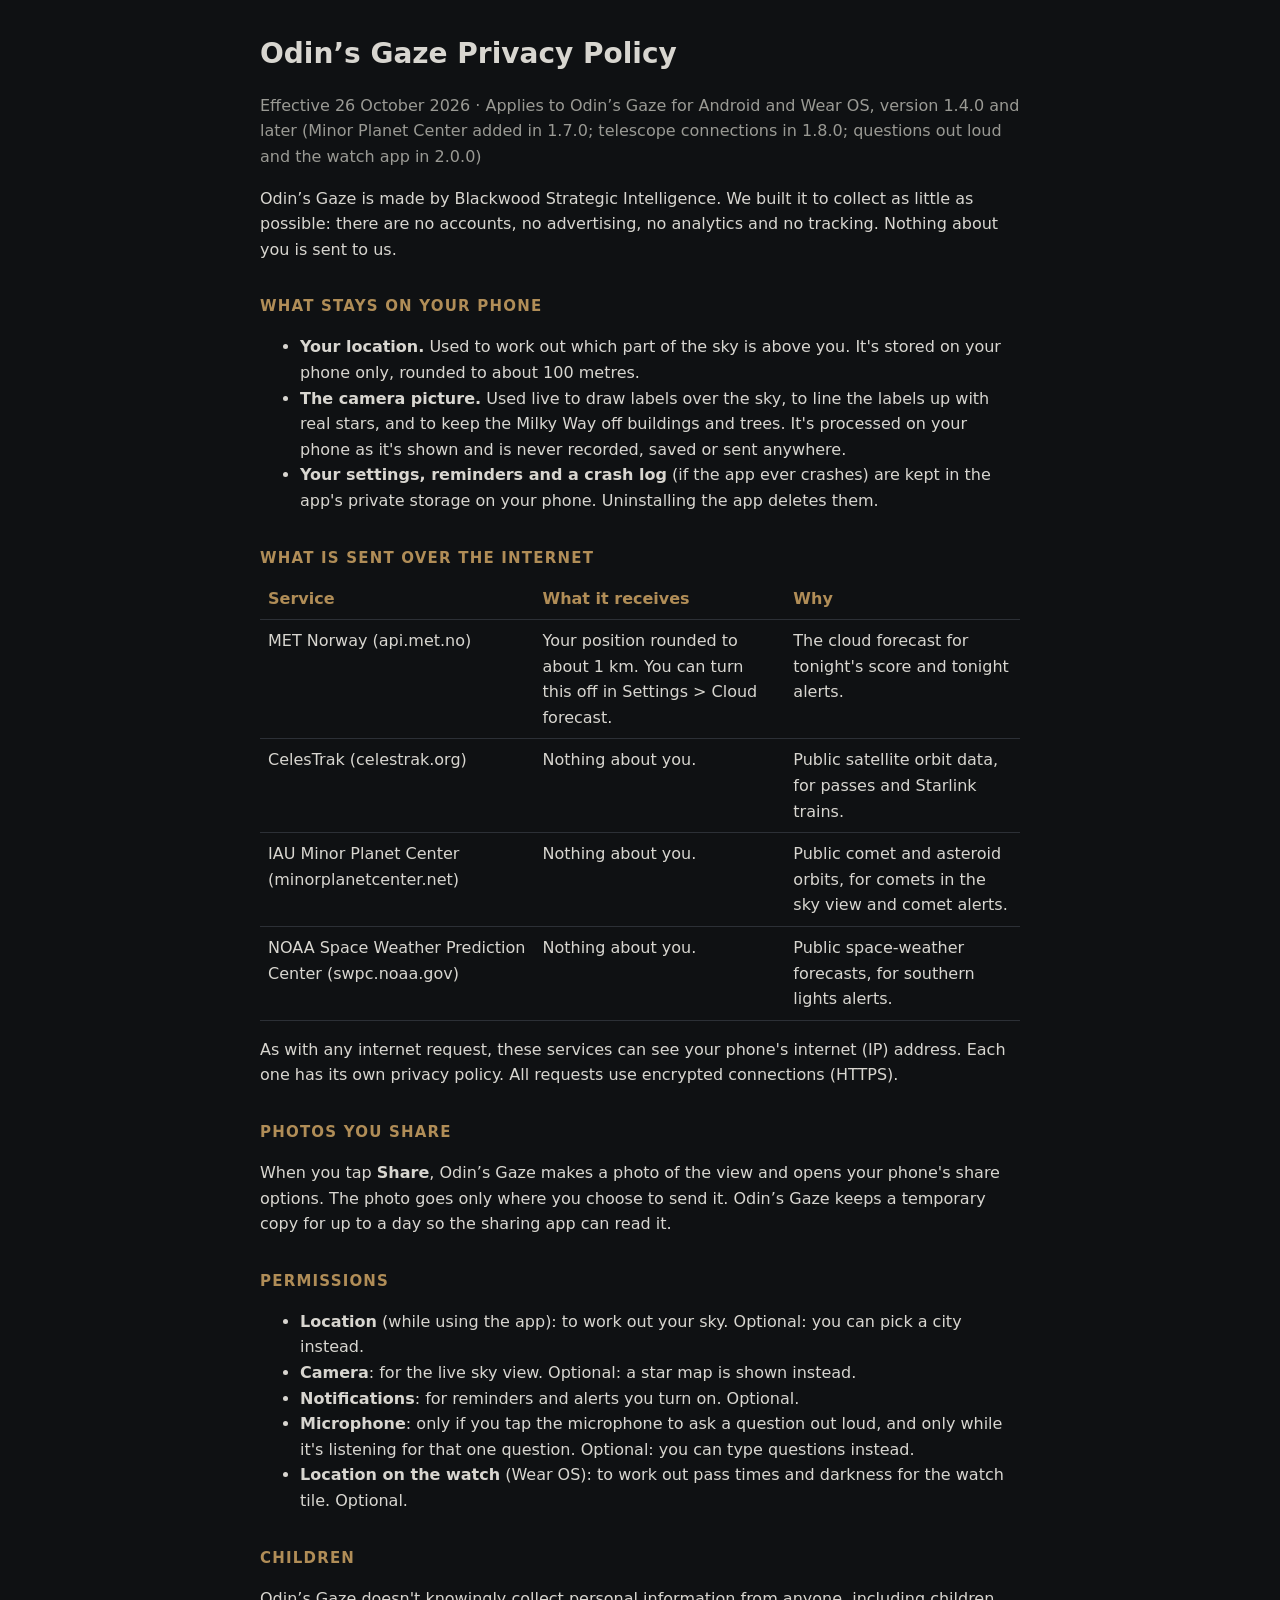
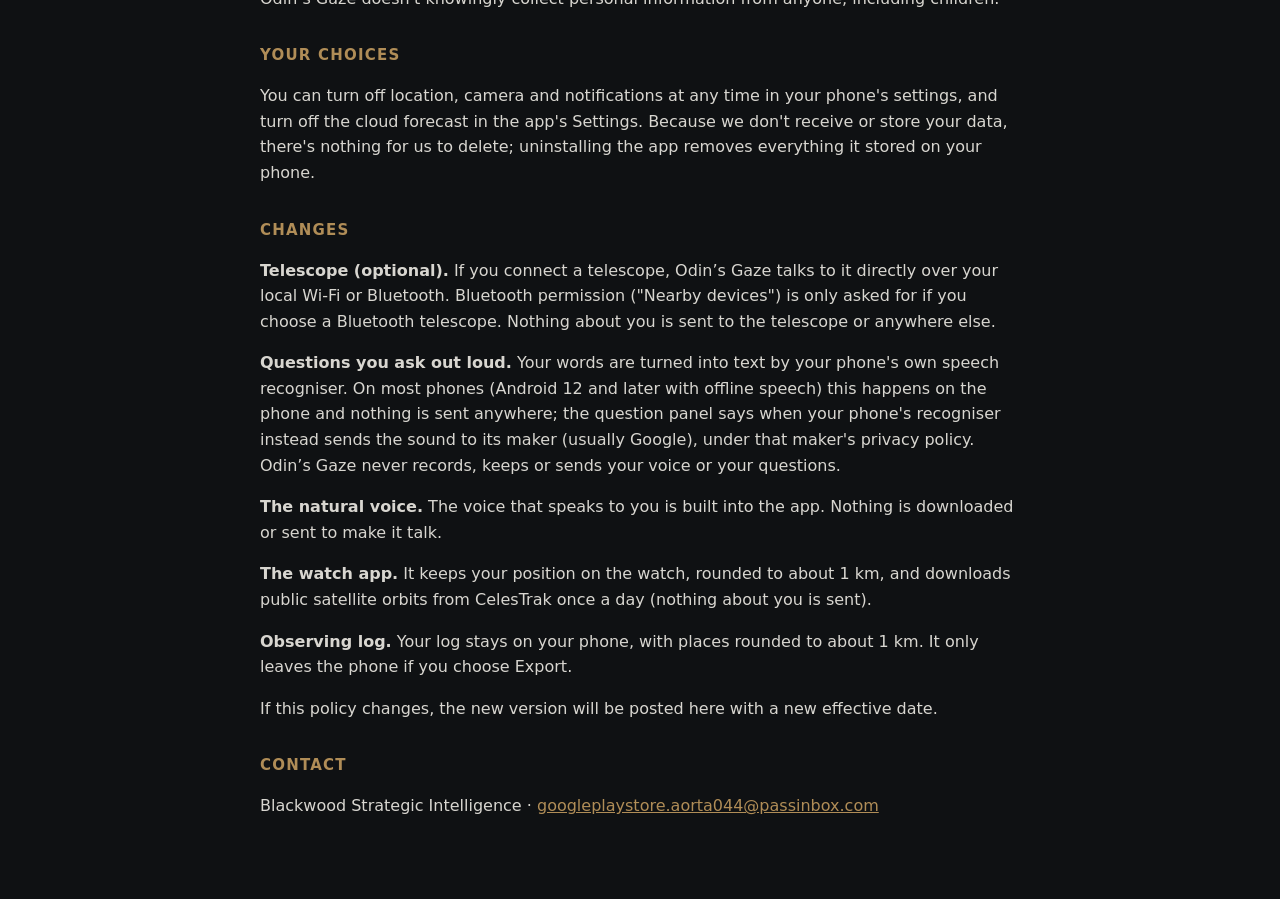
==== odins-gaze/privacy.html @ dab9f16b "Odin’s Gaze privacy policy and app list page Co-Authored-By: Claude Opus 5.5 <noreply@anthropic.com>" ====
<!doctype html>
<html lang="en-AU">
<head>
<meta charset="utf-8">
<meta name="viewport" content="width=device-width, initial-scale=1">
<title>Odin’s Gaze Privacy Policy</title>
<style>
  :root { --bg: #0F1113; --panel: #16191D; --line: #2C3036; --text: #D8D6D0; --muted: #9A9A94; --bronze: #B08D57; }
  body { margin: 0; background: var(--bg); color: var(--text); font: 16px/1.6 "Segoe UI", system-ui, sans-serif; }
  main { max-width: 760px; margin: 0 auto; padding: 32px 18px 64px; }
  h1 { font-size: 28px; margin: 0 0 4px; }
  h2 { font-size: 15px; letter-spacing: .08em; text-transform: uppercase; color: var(--bronze); margin: 32px 0 8px; }
  p, li { color: var(--text); }
  .muted { color: var(--muted); }
  table { width: 100%; border-collapse: collapse; margin: 8px 0; }
  th, td { text-align: left; vertical-align: top; padding: 8px; border-bottom: 1px solid var(--line); }
  th { color: var(--bronze); font-weight: 600; }
  a { color: var(--bronze); }
</style>
</head>
<body>
<main>
<h1>Odin’s Gaze Privacy Policy</h1>
<p class="muted">Effective 26 October 2026 · Applies to Odin’s Gaze for Android and Wear OS, version 1.4.0 and later (Minor Planet Center added in 1.7.0; telescope connections in 1.8.0; questions out loud and the watch app in 2.0.0)</p>

<p>Odin’s Gaze is made by Blackwood Strategic Intelligence. We built it to collect as little as possible: there are no accounts, no advertising, no analytics and no tracking. Nothing about you is sent to us.</p>

<h2>What stays on your phone</h2>
<ul>
  <li><strong>Your location.</strong> Used to work out which part of the sky is above you. It's stored on your phone only, rounded to about 100 metres.</li>
  <li><strong>The camera picture.</strong> Used live to draw labels over the sky, to line the labels up with real stars, and to keep the Milky Way off buildings and trees. It's processed on your phone as it's shown and is never recorded, saved or sent anywhere.</li>
  <li><strong>Your settings, reminders and a crash log</strong> (if the app ever crashes) are kept in the app's private storage on your phone. Uninstalling the app deletes them.</li>
</ul>

<h2>What is sent over the internet</h2>
<table>
  <tr><th>Service</th><th>What it receives</th><th>Why</th></tr>
  <tr><td>MET Norway (api.met.no)</td><td>Your position rounded to about 1 km. You can turn this off in Settings &gt; Cloud forecast.</td><td>The cloud forecast for tonight's score and tonight alerts.</td></tr>
  <tr><td>CelesTrak (celestrak.org)</td><td>Nothing about you.</td><td>Public satellite orbit data, for passes and Starlink trains.</td></tr>
  <tr><td>IAU Minor Planet Center (minorplanetcenter.net)</td><td>Nothing about you.</td><td>Public comet and asteroid orbits, for comets in the sky view and comet alerts.</td></tr>
  <tr><td>NOAA Space Weather Prediction Center (swpc.noaa.gov)</td><td>Nothing about you.</td><td>Public space-weather forecasts, for southern lights alerts.</td></tr>
</table>
<p>As with any internet request, these services can see your phone's internet (IP) address. Each one has its own privacy policy. All requests use encrypted connections (HTTPS).</p>

<h2>Photos you share</h2>
<p>When you tap <strong>Share</strong>, Odin’s Gaze makes a photo of the view and opens your phone's share options. The photo goes only where you choose to send it. Odin’s Gaze keeps a temporary copy for up to a day so the sharing app can read it.</p>

<h2>Permissions</h2>
<ul>
  <li><strong>Location</strong> (while using the app): to work out your sky. Optional: you can pick a city instead.</li>
  <li><strong>Camera</strong>: for the live sky view. Optional: a star map is shown instead.</li>
  <li><strong>Notifications</strong>: for reminders and alerts you turn on. Optional.</li>
  <li><strong>Microphone</strong>: only if you tap the microphone to ask a question out loud, and only while it's listening for that one question. Optional: you can type questions instead.</li>
  <li><strong>Location on the watch</strong> (Wear OS): to work out pass times and darkness for the watch tile. Optional.</li>
</ul>

<h2>Children</h2>
<p>Odin’s Gaze doesn't knowingly collect personal information from anyone, including children.</p>

<h2>Your choices</h2>
<p>You can turn off location, camera and notifications at any time in your phone's settings, and turn off the cloud forecast in the app's Settings. Because we don't receive or store your data, there's nothing for us to delete; uninstalling the app removes everything it stored on your phone.</p>

<h2>Changes</h2>
<p><strong>Telescope (optional).</strong> If you connect a telescope, Odin’s Gaze talks to it directly over your local Wi-Fi or Bluetooth. Bluetooth permission ("Nearby devices") is only asked for if you choose a Bluetooth telescope. Nothing about you is sent to the telescope or anywhere else.</p>
<p><strong>Questions you ask out loud.</strong> Your words are turned into text by your phone's own speech recogniser. On most phones (Android 12 and later with offline speech) this happens on the phone and nothing is sent anywhere; the question panel says when your phone's recogniser instead sends the sound to its maker (usually Google), under that maker's privacy policy. Odin’s Gaze never records, keeps or sends your voice or your questions.</p>
<p><strong>The natural voice.</strong> The voice that speaks to you is built into the app. Nothing is downloaded or sent to make it talk.</p>
<p><strong>The watch app.</strong> It keeps your position on the watch, rounded to about 1 km, and downloads public satellite orbits from CelesTrak once a day (nothing about you is sent).</p>
<p><strong>Observing log.</strong> Your log stays on your phone, with places rounded to about 1 km. It only leaves the phone if you choose Export.</p>
<p>If this policy changes, the new version will be posted here with a new effective date.</p>

<h2>Contact</h2>
<p>Blackwood Strategic Intelligence · <a href="mailto:googleplaystore.aorta044@passinbox.com">googleplaystore.aorta044@passinbox.com</a></p>
</main>
</body>
</html>
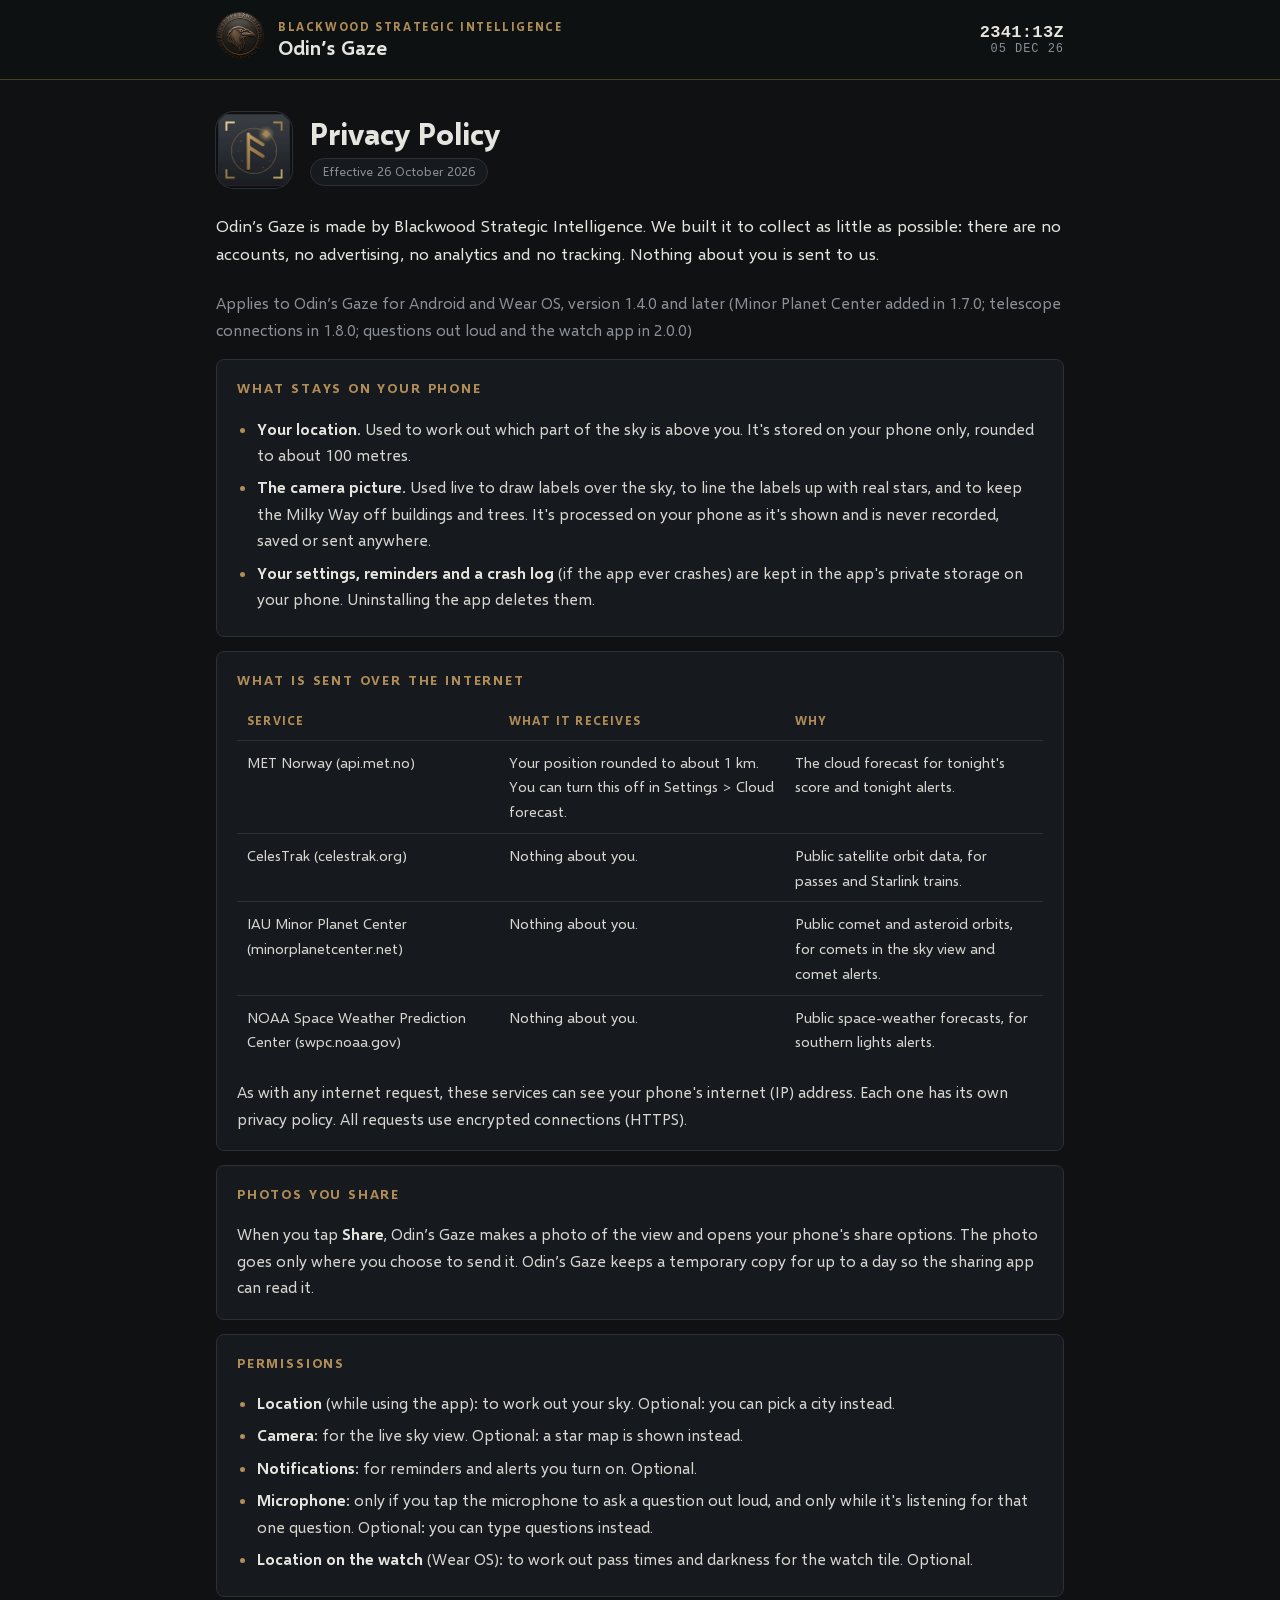
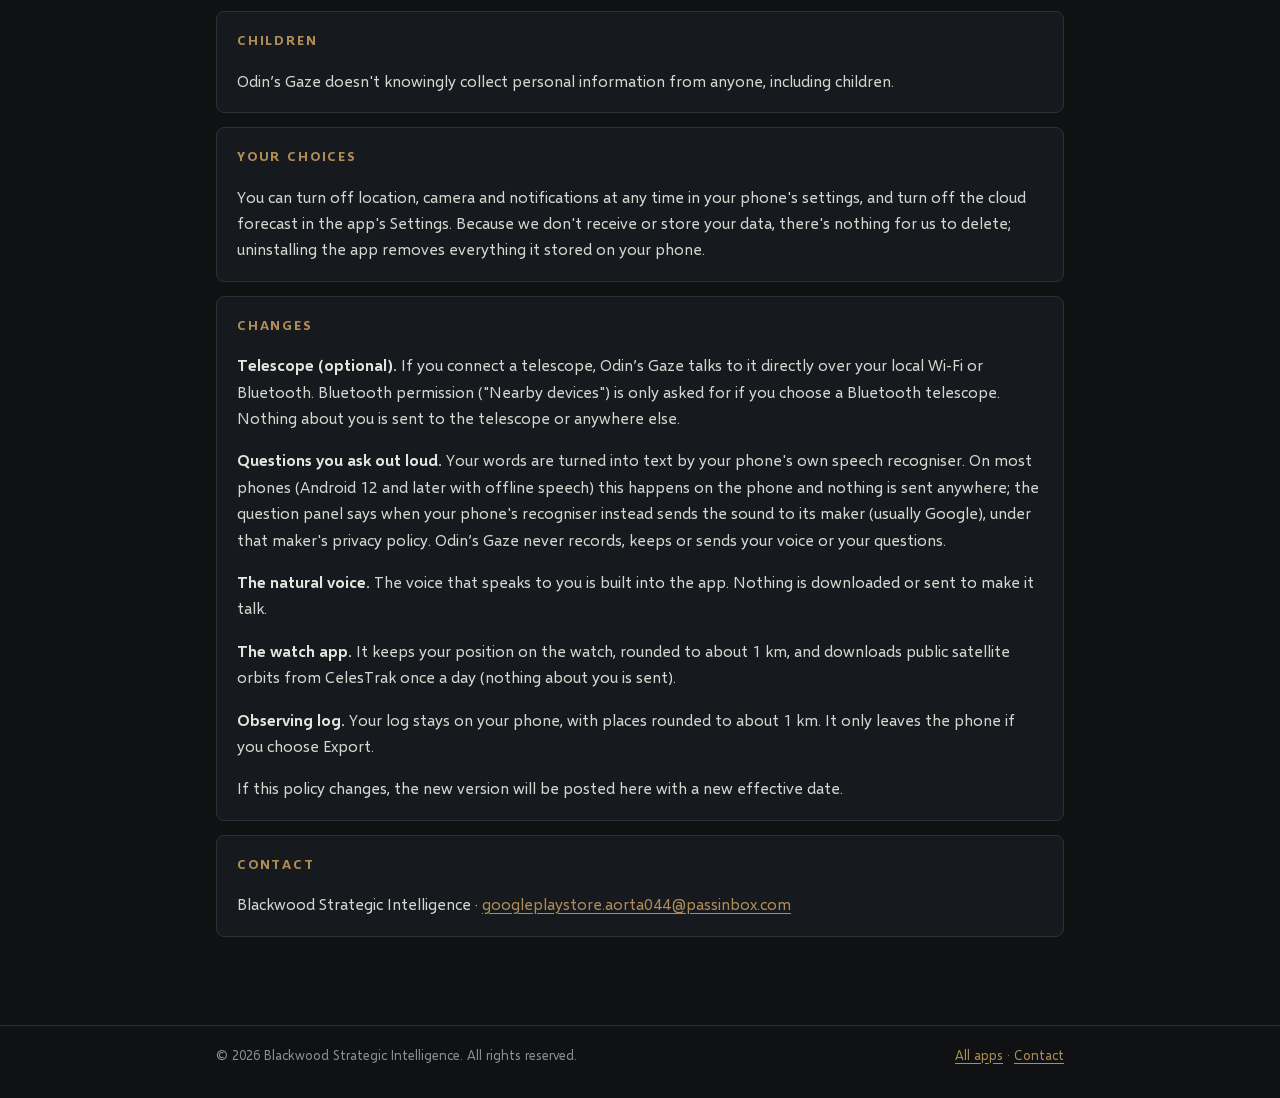
==== commit 501d9693: "Blackwood branding: logo, strap line, UTC clock, brand fonts and cards on all pages Co-Authored-By: " ====
--- a/odins-gaze/privacy.html
+++ b/odins-gaze/privacy.html
@@ -3,48 +3,54 @@
 <head>
 <meta charset="utf-8">
 <meta name="viewport" content="width=device-width, initial-scale=1">
-<title>Odin’s Gaze Privacy Policy</title>
-<style>
-  :root { --bg: #0F1113; --panel: #16191D; --line: #2C3036; --text: #D8D6D0; --muted: #9A9A94; --bronze: #B08D57; }
-  body { margin: 0; background: var(--bg); color: var(--text); font: 16px/1.6 "Segoe UI", system-ui, sans-serif; }
-  main { max-width: 760px; margin: 0 auto; padding: 32px 18px 64px; }
-  h1 { font-size: 28px; margin: 0 0 4px; }
-  h2 { font-size: 15px; letter-spacing: .08em; text-transform: uppercase; color: var(--bronze); margin: 32px 0 8px; }
-  p, li { color: var(--text); }
-  .muted { color: var(--muted); }
-  table { width: 100%; border-collapse: collapse; margin: 8px 0; }
-  th, td { text-align: left; vertical-align: top; padding: 8px; border-bottom: 1px solid var(--line); }
-  th { color: var(--bronze); font-weight: 600; }
-  a { color: var(--bronze); }
-</style>
+
+<title>Odin’s Gaze Privacy Policy · Blackwood Strategic Intelligence</title>
+<meta name="description" content="How Odin’s Gaze handles your information: no accounts, no ads, no tracking.">
+<meta name="theme-color" content="#0F1113">
+<link rel="icon" type="image/png" href="../assets/favicon.png">
+<link rel="stylesheet" href="../assets/site.css">
 </head>
 <body>
+<header class="bw-header"><div class="inner">
+<a href="../"><img src="../assets/blackwood-logo.png" alt="Blackwood Strategic Intelligence logo"></a>
+<div class="names"><div class="strap">Blackwood Strategic Intelligence</div><div class="app">Odin’s Gaze</div></div>
+<div class="clock" aria-label="Current time, UTC"><span id="utc">----:--Z</span><small id="utcd">-- --- --</small></div>
+</div></header>
 <main>
-<h1>Odin’s Gaze Privacy Policy</h1>
-<p class="muted">Effective 26 October 2026 · Applies to Odin’s Gaze for Android and Wear OS, version 1.4.0 and later (Minor Planet Center added in 1.7.0; telescope connections in 1.8.0; questions out loud and the watch app in 2.0.0)</p>
+<div class="hero">
+<img src="../assets/odinsgaze-logo.png" alt="Odin’s Gaze app icon">
+<div><h1>Privacy Policy</h1><span class="chip">Effective 26 October 2026</span></div>
+</div>
+<p class="lead">Odin’s Gaze is made by Blackwood Strategic Intelligence. We built it to collect as little as possible: there are no accounts, no advertising, no analytics and no tracking. Nothing about you is sent to us.</p>
+<p class="muted">Applies to Odin’s Gaze for Android and Wear OS, version 1.4.0 and later (Minor Planet Center added in 1.7.0; telescope connections in 1.8.0; questions out loud and the watch app in 2.0.0)</p>
 
-<p>Odin’s Gaze is made by Blackwood Strategic Intelligence. We built it to collect as little as possible: there are no accounts, no advertising, no analytics and no tracking. Nothing about you is sent to us.</p>
-
+<section class="card">
 <h2>What stays on your phone</h2>
 <ul>
   <li><strong>Your location.</strong> Used to work out which part of the sky is above you. It's stored on your phone only, rounded to about 100 metres.</li>
   <li><strong>The camera picture.</strong> Used live to draw labels over the sky, to line the labels up with real stars, and to keep the Milky Way off buildings and trees. It's processed on your phone as it's shown and is never recorded, saved or sent anywhere.</li>
   <li><strong>Your settings, reminders and a crash log</strong> (if the app ever crashes) are kept in the app's private storage on your phone. Uninstalling the app deletes them.</li>
 </ul>
+</section>
 
+<section class="card">
 <h2>What is sent over the internet</h2>
-<table>
+<div class="table-wrap"><table>
   <tr><th>Service</th><th>What it receives</th><th>Why</th></tr>
   <tr><td>MET Norway (api.met.no)</td><td>Your position rounded to about 1 km. You can turn this off in Settings &gt; Cloud forecast.</td><td>The cloud forecast for tonight's score and tonight alerts.</td></tr>
   <tr><td>CelesTrak (celestrak.org)</td><td>Nothing about you.</td><td>Public satellite orbit data, for passes and Starlink trains.</td></tr>
   <tr><td>IAU Minor Planet Center (minorplanetcenter.net)</td><td>Nothing about you.</td><td>Public comet and asteroid orbits, for comets in the sky view and comet alerts.</td></tr>
   <tr><td>NOAA Space Weather Prediction Center (swpc.noaa.gov)</td><td>Nothing about you.</td><td>Public space-weather forecasts, for southern lights alerts.</td></tr>
-</table>
+</table></div>
 <p>As with any internet request, these services can see your phone's internet (IP) address. Each one has its own privacy policy. All requests use encrypted connections (HTTPS).</p>
+</section>
 
+<section class="card">
 <h2>Photos you share</h2>
 <p>When you tap <strong>Share</strong>, Odin’s Gaze makes a photo of the view and opens your phone's share options. The photo goes only where you choose to send it. Odin’s Gaze keeps a temporary copy for up to a day so the sharing app can read it.</p>
+</section>
 
+<section class="card">
 <h2>Permissions</h2>
 <ul>
   <li><strong>Location</strong> (while using the app): to work out your sky. Optional: you can pick a city instead.</li>
@@ -53,13 +59,19 @@
   <li><strong>Microphone</strong>: only if you tap the microphone to ask a question out loud, and only while it's listening for that one question. Optional: you can type questions instead.</li>
   <li><strong>Location on the watch</strong> (Wear OS): to work out pass times and darkness for the watch tile. Optional.</li>
 </ul>
+</section>
 
+<section class="card">
 <h2>Children</h2>
 <p>Odin’s Gaze doesn't knowingly collect personal information from anyone, including children.</p>
+</section>
 
+<section class="card">
 <h2>Your choices</h2>
 <p>You can turn off location, camera and notifications at any time in your phone's settings, and turn off the cloud forecast in the app's Settings. Because we don't receive or store your data, there's nothing for us to delete; uninstalling the app removes everything it stored on your phone.</p>
+</section>
 
+<section class="card">
 <h2>Changes</h2>
 <p><strong>Telescope (optional).</strong> If you connect a telescope, Odin’s Gaze talks to it directly over your local Wi-Fi or Bluetooth. Bluetooth permission ("Nearby devices") is only asked for if you choose a Bluetooth telescope. Nothing about you is sent to the telescope or anywhere else.</p>
 <p><strong>Questions you ask out loud.</strong> Your words are turned into text by your phone's own speech recogniser. On most phones (Android 12 and later with offline speech) this happens on the phone and nothing is sent anywhere; the question panel says when your phone's recogniser instead sends the sound to its maker (usually Google), under that maker's privacy policy. Odin’s Gaze never records, keeps or sends your voice or your questions.</p>
@@ -67,9 +79,25 @@
 <p><strong>The watch app.</strong> It keeps your position on the watch, rounded to about 1 km, and downloads public satellite orbits from CelesTrak once a day (nothing about you is sent).</p>
 <p><strong>Observing log.</strong> Your log stays on your phone, with places rounded to about 1 km. It only leaves the phone if you choose Export.</p>
 <p>If this policy changes, the new version will be posted here with a new effective date.</p>
+</section>
 
+<section class="card">
 <h2>Contact</h2>
 <p>Blackwood Strategic Intelligence · <a href="mailto:googleplaystore.aorta044@passinbox.com">googleplaystore.aorta044@passinbox.com</a></p>
+</section>
+
+
 </main>
+<footer><div class="inner">
+<span>© 2026 Blackwood Strategic Intelligence. All rights reserved.</span>
+<span><a href="../">All apps</a> · <a href="mailto:googleplaystore.aorta044@passinbox.com">Contact</a></span>
+</div></footer>
+<script>
+(function(){var m=["JAN","FEB","MAR","APR","MAY","JUN","JUL","AUG","SEP","OCT","NOV","DEC"];
+function p(n){return (n<10?"0":"")+n}
+function t(){var d=new Date();document.getElementById("utc").textContent=p(d.getUTCHours())+p(d.getUTCMinutes())+":"+p(d.getUTCSeconds())+"Z";
+document.getElementById("utcd").textContent=p(d.getUTCDate())+" "+m[d.getUTCMonth()]+" "+String(d.getUTCFullYear()).slice(2)}
+t();setInterval(t,1000)})();
+</script>
 </body>
 </html>
--- a/assets/site.css
+++ b/assets/site.css
@@ -0,0 +1,62 @@
+/* (c) 2026 Blackwood Strategic Intelligence. Brand styles from _Brand/BRAND.md. Fonts: Selawik (SIL OFL 1.1, see fonts/Selawik-OFL.txt). */
+@font-face { font-family: "Selawik"; src: url("fonts/selawik_regular.ttf") format("truetype"); font-weight: 400; font-display: swap; }
+@font-face { font-family: "Selawik"; src: url("fonts/selawik_semibold.ttf") format("truetype"); font-weight: 600; font-display: swap; }
+@font-face { font-family: "Selawik"; src: url("fonts/selawik_bold.ttf") format("truetype"); font-weight: 700; font-display: swap; }
+:root {
+  --bg: #0F1113; --panel: #16191D; --edge: #2C3036; --rule: #4A3D2A;
+  --text: #D8D6D0; --heading: #E6E4DF; --muted: #8A8F98; --bronze: #B08D57; --brass: #8A6E42;
+  --mono: Consolas, "Cascadia Mono", ui-monospace, monospace;
+}
+* { box-sizing: border-box; }
+html { background: var(--bg); }
+body { margin: 0; background: var(--bg); color: var(--text); font: 16px/1.65 "Selawik", "Segoe UI", system-ui, sans-serif; -webkit-text-size-adjust: 100%; }
+a { color: var(--bronze); text-underline-offset: 3px; }
+a:hover { color: var(--heading); }
+
+/* Header: logo + strap line over the page name, UTC clock on the right. */
+.bw-header { position: sticky; top: 0; z-index: 2; background: rgba(15,17,19,.94); backdrop-filter: blur(6px); border-bottom: 1px solid var(--rule); }
+.bw-header .inner { max-width: 880px; margin: 0 auto; padding: 12px 16px; display: flex; align-items: center; gap: 14px; }
+.bw-header img { width: 48px; height: 48px; border-radius: 50%; flex: none; }
+.bw-header .names { flex: 1; min-width: 0; }
+.strap { color: var(--bronze); font-size: 11.5px; font-weight: 700; letter-spacing: .14em; text-transform: uppercase; line-height: 1.3; }
+.bw-header .app { color: var(--heading); font-size: 20px; font-weight: 600; line-height: 1.25; white-space: nowrap; overflow: hidden; text-overflow: ellipsis; }
+.clock { font-family: var(--mono); text-align: right; color: var(--heading); font-size: 17px; font-weight: 700; line-height: 1.15; letter-spacing: .02em; }
+.clock small { display: block; color: var(--muted); font-size: 12px; font-weight: 400; letter-spacing: .08em; }
+
+main { max-width: 880px; margin: 0 auto; padding: 28px 16px 56px; }
+.hero { display: flex; gap: 18px; align-items: center; margin: 4px 0 24px; }
+.hero img { width: 76px; height: 76px; border-radius: 18px; flex: none; box-shadow: 0 0 0 1px var(--edge); }
+h1 { color: var(--heading); font-size: 30px; font-weight: 700; line-height: 1.2; margin: 0 0 6px; }
+.chip { display: inline-block; border: 1px solid var(--edge); background: var(--panel); color: var(--muted); border-radius: 999px; padding: 2px 12px; font-size: 13px; }
+.lead { font-size: 17px; color: var(--heading); margin: 0 0 22px; }
+.card { background: var(--panel); border: 1px solid var(--edge); border-radius: 8px; padding: 18px 20px; margin: 0 0 14px; }
+h2 { color: var(--bronze); font-size: 13px; font-weight: 700; letter-spacing: .14em; text-transform: uppercase; margin: 0 0 10px; }
+.card p:last-child, .card ul:last-child { margin-bottom: 0; }
+ul { padding-left: 20px; }
+li { margin: 6px 0; }
+li::marker { color: var(--bronze); }
+strong { color: var(--heading); font-weight: 600; }
+.muted { color: var(--muted); }
+.table-wrap { overflow-x: auto; margin: 6px 0 10px; }
+table { width: 100%; border-collapse: collapse; min-width: 520px; font-size: 15px; }
+th, td { text-align: left; vertical-align: top; padding: 9px 10px; border-bottom: 1px solid var(--edge); }
+th { color: var(--bronze); font-size: 12px; font-weight: 700; letter-spacing: .1em; text-transform: uppercase; }
+tr:last-child td { border-bottom: 0; }
+
+.app-card { display: flex; gap: 18px; align-items: flex-start; }
+.app-card img { width: 64px; height: 64px; border-radius: 15px; flex: none; }
+.app-card h2 { color: var(--heading); font-size: 20px; letter-spacing: 0; text-transform: none; margin: 0 0 2px; }
+.links { display: flex; flex-wrap: wrap; gap: 8px; margin-top: 10px; }
+.btn { display: inline-block; padding: 7px 16px; border-radius: 6px; border: 1px solid #343941; background: #1F2328; color: var(--heading); text-decoration: none; font-weight: 600; font-size: 14px; letter-spacing: .04em; }
+.btn:hover { border-color: var(--bronze); color: var(--heading); }
+.btn.primary { background: var(--bronze); border-color: var(--bronze); color: #0F1113; }
+
+footer { border-top: 1px solid var(--edge); margin-top: 18px; }
+footer .inner { max-width: 880px; margin: 0 auto; padding: 18px 16px 32px; display: flex; flex-wrap: wrap; gap: 8px 18px; justify-content: space-between; color: var(--muted); font-size: 13.5px; }
+
+@media (max-width: 560px) {
+  .clock { display: none; }
+  h1 { font-size: 25px; }
+  .hero img { width: 60px; height: 60px; border-radius: 14px; }
+  .card { padding: 16px; }
+}
